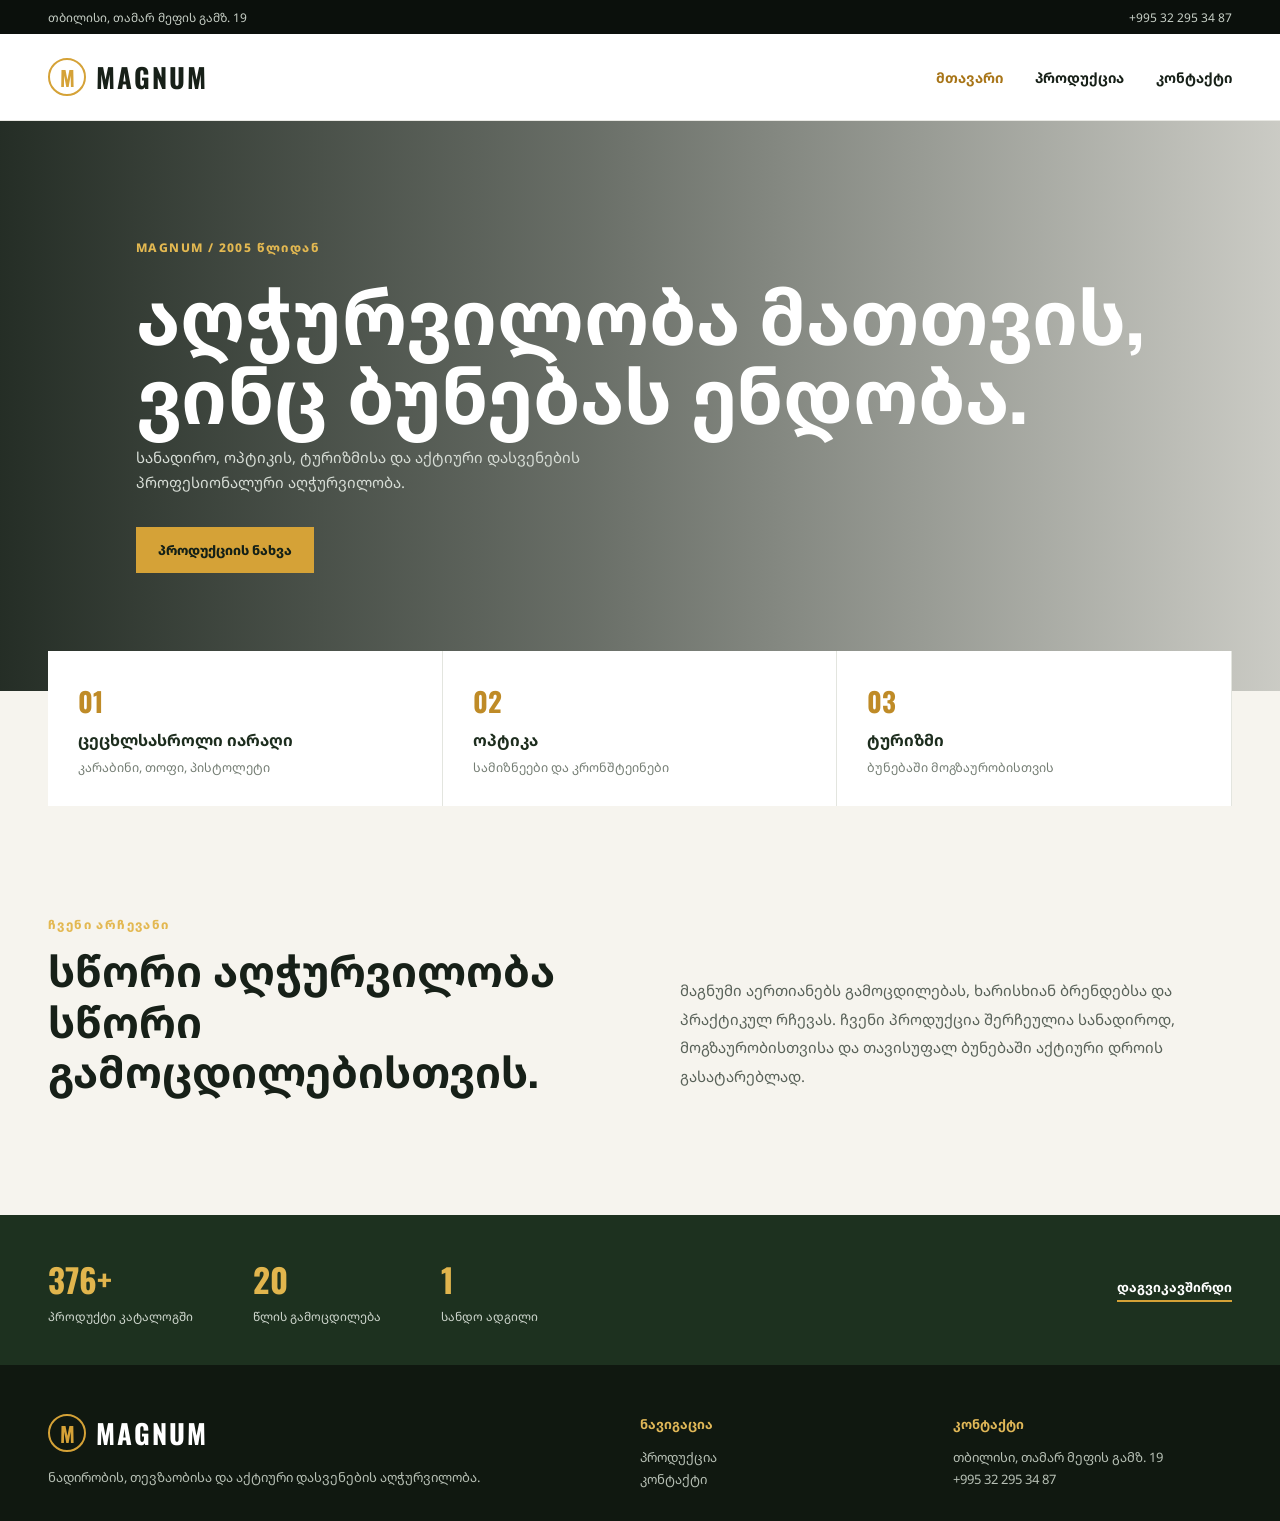
==== index.html @ 0d2e7289 "Build Magnum catalog storefront" ====
<!doctype html><html lang="ka"><head><meta charset="utf-8"><meta name="viewport" content="width=device-width,initial-scale=1"><title>MAGNUM — მთავარი</title><link rel="preconnect" href="https://fonts.googleapis.com"><link rel="preconnect" href="https://fonts.gstatic.com" crossorigin><link href="https://fonts.googleapis.com/css2?family=Noto+Sans+Georgian:wght@400;500;600;700;800&family=Oswald:wght@500;600;700&display=swap" rel="stylesheet"><link rel="stylesheet" href="styles.css"><link rel="stylesheet" href="pages.css"></head><body><header class="site-header"><div class="topline"><div class="frame"><span>თბილისი, თამარ მეფის გამზ. 19</span><a href="tel:+995322953487">+995 32 295 34 87</a></div></div><div class="frame masthead"><a class="logo" href="index.html"><span class="logo-mark">M</span><span>MAGNUM</span></a><nav><a class="active" href="index.html">მთავარი</a><a href="products.html">პროდუქცია</a><a href="contact.html">კონტაქტი</a></nav></div></header><main><section class="home-hero"><div class="frame"><p class="eyebrow">MAGNUM / 2005 წლიდან</p><h1>აღჭურვილობა მათთვის,<br>ვინც ბუნებას ენდობა.</h1><p>სანადირო, ოპტიკის, ტურიზმისა და აქტიური დასვენების პროფესიონალური აღჭურვილობა.</p><a class="gold-button" href="products.html">პროდუქციის ნახვა</a></div></section><section class="frame home-categories"><a href="products.html"><span>01</span><b>ცეცხლსასროლი იარაღი</b><small>კარაბინი, თოფი, პისტოლეტი</small></a><a href="products.html"><span>02</span><b>ოპტიკა</b><small>სამიზნეები და კრონშტეინები</small></a><a href="products.html"><span>03</span><b>ტურიზმი</b><small>ბუნებაში მოგზაურობისთვის</small></a></section><section class="frame home-intro"><div><p class="eyebrow">ჩვენი არჩევანი</p><h2>სწორი აღჭურვილობა<br>სწორი გამოცდილებისთვის.</h2></div><p>მაგნუმი აერთიანებს გამოცდილებას, ხარისხიან ბრენდებსა და პრაქტიკულ რჩევას. ჩვენი პროდუქცია შერჩეულია სანადიროდ, მოგზაურობისთვისა და თავისუფალ ბუნებაში აქტიური დროის გასატარებლად.</p></section><section class="home-strip"><div class="frame"><div><b>376+</b><span>პროდუქტი კატალოგში</span></div><div><b>20</b><span>წლის გამოცდილება</span></div><div><b>1</b><span>სანდო ადგილი</span></div><a href="contact.html">დაგვიკავშირდი</a></div></section></main><footer><div class="frame footer-grid"><div><a class="logo" href="index.html"><span class="logo-mark">M</span><span>MAGNUM</span></a><p>ნადირობის, თევზაობისა და აქტიური დასვენების აღჭურვილობა.</p></div><div><b>ნავიგაცია</b><p><a href="products.html">პროდუქცია</a><br><a href="contact.html">კონტაქტი</a></p></div><div><b>კონტაქტი</b><p>თბილისი, თამარ მეფის გამზ. 19<br>+995 32 295 34 87</p></div></div></footer></body></html>
---- styles.css ----
:root{--forest:#142017;--moss:#263c28;--paper:#f6f4ee;--gold:#d5a237;--ink:#172018;--muted:#697267;--line:#dddcd5;--white:#fff}*{box-sizing:border-box}html{scroll-behavior:smooth}body{margin:0;background:var(--paper);color:var(--ink);font-family:'Noto Sans Georgian',Arial,sans-serif;font-size:15px}.frame{max-width:1240px;padding:0 28px;margin:auto}.topline{background:#0b100c;color:#c6cec5;font-size:12px}.topline .frame{height:34px;display:flex;justify-content:space-between;align-items:center}.topline a,footer a{color:inherit;text-decoration:none}.site-header{background:#fff;position:sticky;top:0;z-index:10;border-bottom:1px solid #e8e8e3}.masthead{height:86px;display:flex;align-items:center}.logo{display:inline-flex;align-items:center;gap:10px;text-decoration:none;color:inherit;font:700 27px Oswald,sans-serif;letter-spacing:2px}.logo-mark{display:grid;place-items:center;width:38px;height:38px;border:2px solid var(--gold);border-radius:50%;font:700 21px Oswald;color:var(--gold);letter-spacing:0}.masthead nav{display:flex;margin-left:auto;gap:32px}.masthead nav a{font-size:14px;font-weight:700;color:var(--ink);text-decoration:none}.masthead nav a.active,.masthead nav a:hover{color:#a87518}.menu-button{display:none;margin-left:auto;background:transparent;border:0;font-size:25px}.catalog-hero{background:linear-gradient(120deg,#142017,#2b452d);color:white;padding:65px 0 62px}.eyebrow{margin:0;color:#e3b851;font-size:12px;font-weight:800;letter-spacing:1.4px}.catalog-hero h1{font:700 clamp(42px,6vw,68px)/1 Oswald,'Noto Sans Georgian';letter-spacing:.2px;margin:13px 0}.catalog-hero p:last-child{margin:0;color:#d1dad1}.catalog{display:grid;grid-template-columns:260px 1fr;gap:34px;padding-top:42px;padding-bottom:80px}.filters{align-self:start;background:#fff;border:1px solid #e5e4de;padding:20px}.filter-head{display:flex;justify-content:space-between;align-items:center}.filter-head b{font-size:17px}.filter-head button{border:0;background:none;color:#967027;text-decoration:underline;font-size:12px;cursor:pointer}.search{display:flex;align-items:center;border-bottom:1px solid var(--line);margin:23px 0 18px;padding-bottom:10px;color:#556257}.search input{width:100%;margin-left:8px;border:0;outline:0;font:inherit}.filter-group{padding:16px 0;border-top:1px solid var(--line)}.filter-group p{font-size:13px;font-weight:800;margin:0 0 12px}.choice{display:flex;align-items:center;gap:9px;margin:10px 0;cursor:pointer;color:#465045;font-size:13px}.choice input{accent-color:var(--moss)}.choice span:last-child{margin-left:auto;color:#8b9289;font-size:11px}.price-row{display:flex;align-items:center;gap:7px}.price-row input{min-width:0;width:100%;border:1px solid var(--line);padding:9px;font:inherit;font-size:12px}.catalog-toolbar{display:flex;justify-content:space-between;align-items:center;margin-bottom:20px}.catalog-toolbar p{margin:0;color:var(--muted);font-size:13px}.catalog-toolbar label{font-size:13px;font-weight:700}.catalog-toolbar select{margin-left:7px;padding:8px;border:1px solid var(--line);background:white;font:inherit;font-size:13px}.grid{display:grid;grid-template-columns:repeat(3,minmax(0,1fr));gap:18px}.card{background:#fff;border:1px solid #e4e3de;display:flex;flex-direction:column;min-width:0;transition:box-shadow .2s,transform .2s}.card:hover{box-shadow:0 14px 30px #18231716;transform:translateY(-3px)}.image-button{height:218px;padding:0;border:0;background:#f1f0eb;cursor:pointer;position:relative;overflow:hidden}.image-button img{width:100%;height:100%;object-fit:contain;mix-blend-mode:multiply;transition:transform .3s}.card:hover img{transform:scale(1.05)}.view{opacity:0;position:absolute;inset:auto 12px 12px;background:#172018e8;color:white;padding:9px;font-size:12px;font-weight:700;transition:opacity .2s}.card:hover .view{opacity:1}.card-content{padding:16px;display:flex;flex-direction:column;flex:1}.category{text-transform:uppercase;letter-spacing:.4px;color:#9a7020;font-size:10px;font-weight:800;margin:0 0 7px}.card h2{font-size:14px;line-height:1.45;margin:0 0 14px;min-height:61px}.price{margin:0;font:700 21px Oswald,'Noto Sans Georgian';color:#263d28}.details{margin-top:15px;border:1px solid #b9c0b7;background:white;padding:10px;color:#1b2c1e;font:700 12px 'Noto Sans Georgian';cursor:pointer}.details:hover{background:var(--moss);color:white}.empty{padding:70px 10px;text-align:center;display:grid;gap:8px;color:#596259}.empty b{font-size:20px;color:var(--ink)}.pagination{display:flex;justify-content:center;gap:5px;margin-top:36px}.pagination button{border:1px solid #d6d7d1;background:white;min-width:36px;height:36px;cursor:pointer}.pagination button.active{background:var(--moss);border-color:var(--moss);color:white}.pagination button:disabled{opacity:.35;cursor:default}footer{background:#101810;color:#c8d0c7;padding:48px 0 18px}.footer-grid{display:grid;grid-template-columns:2fr 1fr 1fr;gap:34px}.footer-grid .logo{color:#fff}.footer-grid b{color:#e0b757;font-size:13px}.footer-grid p{font-size:13px;line-height:1.7;color:#b7c0b5}.legal{border-top:1px solid #29352a;margin-top:30px;padding-top:17px;color:#819082;font-size:11px}dialog{width:min(790px,calc(100% - 30px));border:0;padding:0;background:white;box-shadow:0 30px 70px #0008}dialog::backdrop{background:#081008bf}.close{position:absolute;right:10px;top:8px;z-index:2;border:0;background:#fff;border-radius:50%;width:34px;height:34px;font-size:27px;line-height:1;cursor:pointer}.dialog-grid{display:grid;grid-template-columns:1fr 1fr}.dialog-grid figure{margin:0;background:#f0f0eb;min-height:380px;display:grid;place-items:center}.dialog-grid img{max-width:100%;max-height:440px;object-fit:contain;mix-blend-mode:multiply}.dialog-copy{padding:45px 35px}.dialog-copy h2{font-size:24px;line-height:1.35;margin:10px 0 24px}.dialog-copy .price{font-size:28px}.dialog-copy .source{font-size:12px;color:var(--muted);line-height:1.7;margin-top:28px}.contact-btn{display:inline-block;margin-top:21px;background:var(--gold);color:#172018;text-decoration:none;padding:12px 16px;font-size:13px;font-weight:800}@media(max-width:920px){.grid{grid-template-columns:repeat(2,minmax(0,1fr))}.catalog{grid-template-columns:215px 1fr;gap:22px}.masthead nav{gap:20px}}@media(max-width:680px){.frame{padding:0 18px}.topline span{display:none}.topline .frame{justify-content:flex-end}.masthead{height:70px}.masthead nav{display:none}.menu-button{display:block}.catalog-hero{padding:43px 0}.catalog{display:block;padding-top:24px}.filters{margin-bottom:22px}.grid{grid-template-columns:repeat(2,minmax(0,1fr));gap:10px}.image-button{height:150px}.card-content{padding:12px}.card h2{font-size:12px;min-height:68px}.details{padding:8px;font-size:11px}.catalog-toolbar{align-items:flex-start;gap:10px}.catalog-toolbar label{display:grid;gap:4px}.catalog-toolbar select{margin-left:0}.footer-grid,.dialog-grid{grid-template-columns:1fr}.footer-grid{gap:15px}.dialog-grid figure{min-height:260px}.dialog-copy{padding:28px 22px}}@media(max-width:370px){.grid{grid-template-columns:1fr}.image-button{height:225px}}
---- pages.css ----
.home-hero{min-height:570px;display:flex;align-items:center;color:#fff;background:linear-gradient(90deg,#101a12e8 0%,#101a129c 46%,#101a1230),url('https://images.unsplash.com/photo-1521525927992-d12d2a596eca?auto=format&fit=crop&w=1800&q=85') center/cover}.home-hero h1,.contact-heading h1{font:700 clamp(45px,6vw,76px)/1.03 Oswald,'Noto Sans Georgian';margin:16px 0}.home-hero p:not(.eyebrow){max-width:520px;line-height:1.7;color:#d7ddd6}.gold-button{display:inline-block;background:#d5a237;color:#142017;padding:14px 22px;text-decoration:none;font-weight:800;font-size:13px;margin-top:16px}.home-categories{display:grid;grid-template-columns:repeat(3,1fr);margin-top:-40px;position:relative}.home-categories a{display:grid;gap:8px;padding:30px;background:#fff;color:#1d2d1e;text-decoration:none;border-right:1px solid #e3e5df}.home-categories span,.contact-grid span{font:700 27px Oswald;color:#bf8b27}.home-categories b{font-size:16px}.home-categories small{color:#747d73}.home-intro{padding:110px 28px;display:grid;grid-template-columns:1fr 1fr;gap:80px}.home-intro h2,.contact-call h2{font:700 43px/1.18 Oswald,'Noto Sans Georgian';margin:10px 0}.home-intro>p{align-self:end;line-height:1.9;color:#586158}.home-strip{background:#1d311f;color:#fff}.home-strip .frame{min-height:150px;display:flex;align-items:center;gap:60px}.home-strip div{display:grid;gap:4px}.home-strip b{font:700 33px Oswald;color:#e1b54d}.home-strip span{font-size:12px;color:#d0d8cf}.home-strip a{margin-left:auto;color:#fff;text-decoration:none;border-bottom:2px solid #d5a237;padding-bottom:4px;font-weight:700;font-size:13px}.contact-main{min-height:calc(100vh - 120px)}.contact-heading{padding:74px 28px 48px;background:#f6f4ee}.contact-heading p:not(.eyebrow){color:#687168}.contact-grid{display:grid;grid-template-columns:repeat(3,1fr);gap:18px;padding-bottom:72px}.contact-grid article{padding:32px;background:#fff;border-top:3px solid #d5a237}.contact-grid h2{font-size:19px;margin:12px 0}.contact-grid p{line-height:1.8;color:#546054}.contact-grid a{color:#284529;font-weight:700}.fine{font-size:12px}.contact-call{background:#e5e4dc;padding:45px;display:flex;justify-content:space-between;align-items:center}.contact-call p:not(.eyebrow){color:#596158;max-width:530px}@media(max-width:680px){.home-hero{min-height:480px}.home-categories,.home-intro,.contact-grid{grid-template-columns:1fr}.home-categories{margin-top:0}.home-intro{padding:60px 18px;gap:20px}.home-strip .frame{padding:35px 18px;display:grid;grid-template-columns:1fr 1fr;gap:24px}.home-strip a{margin:0;width:max-content}.contact-grid{padding:0 18px 42px}.contact-heading{padding:48px 18px 30px}.contact-call{margin:0 18px;padding:30px;display:block}.masthead nav{display:flex;gap:13px;font-size:12px}}
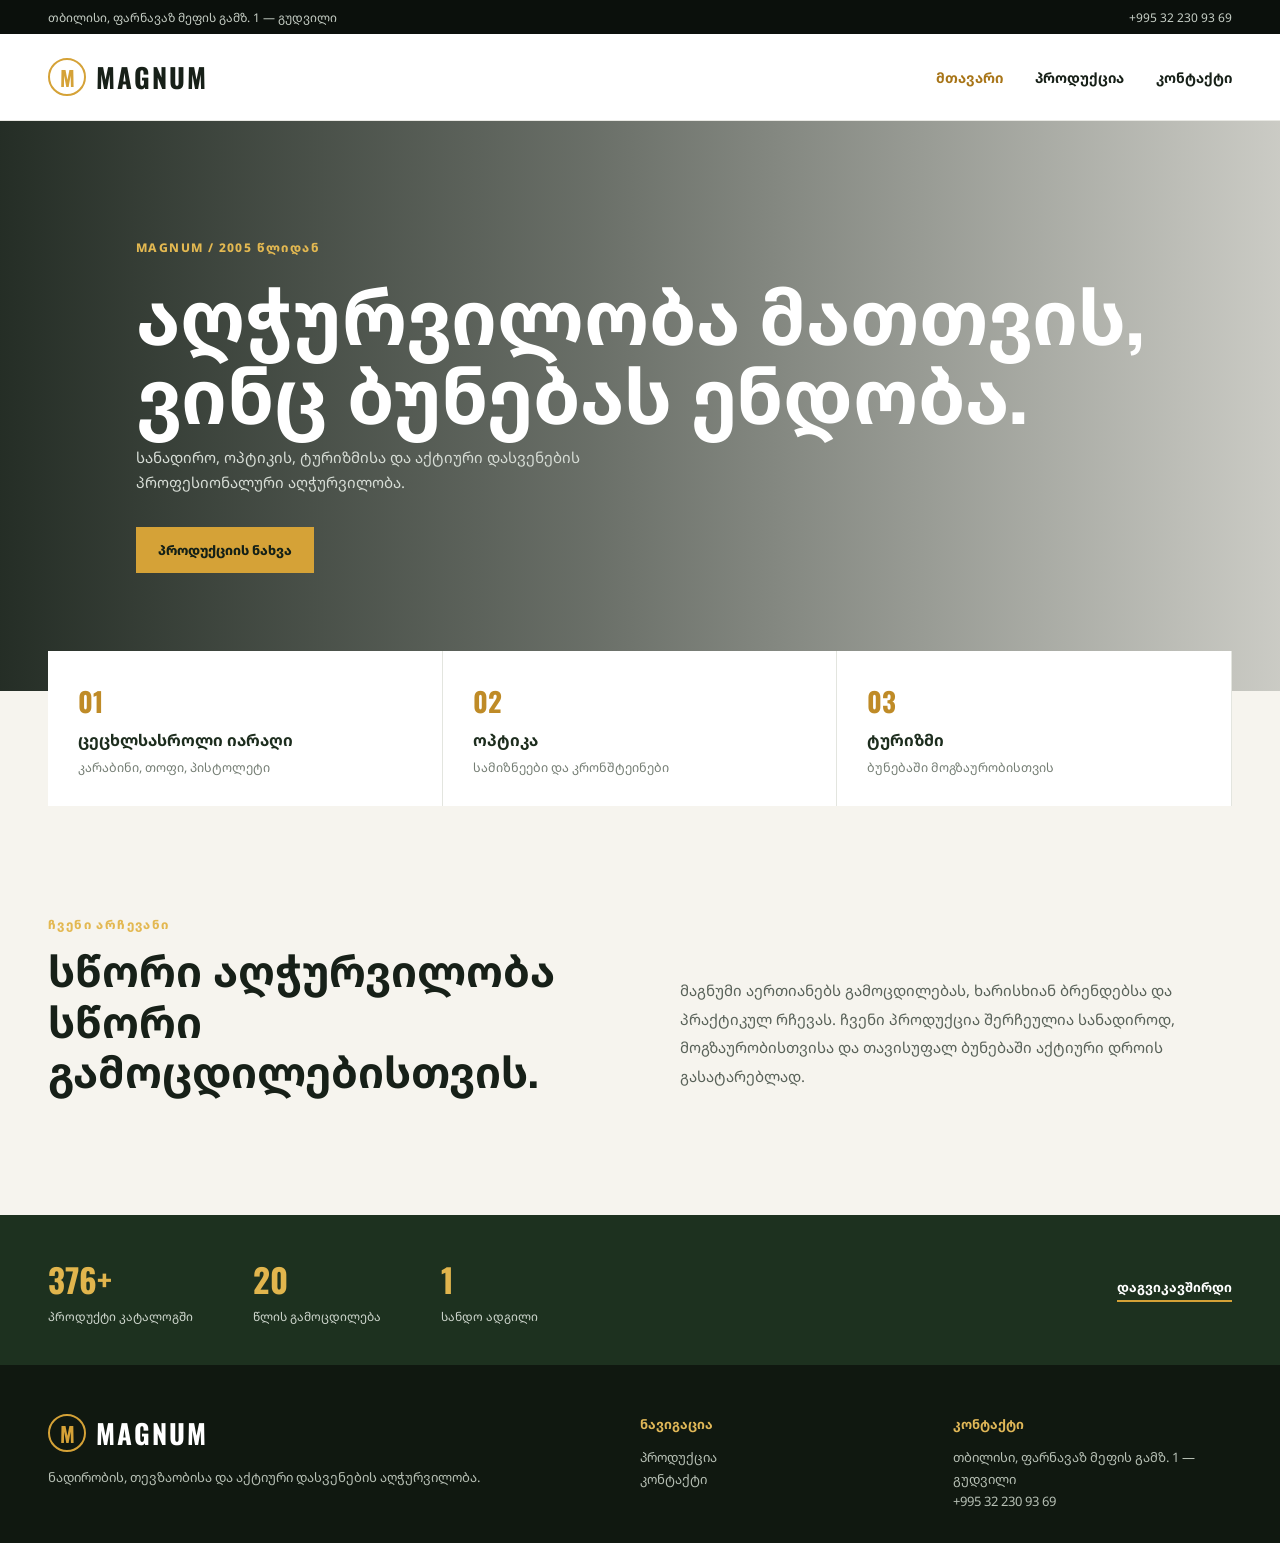
==== commit 7dbddc81: "Correct Magnum Dighomi contact details and call links" ====
--- a/index.html
+++ b/index.html
@@ -1 +1 @@
-<!doctype html><html lang="ka"><head><meta charset="utf-8"><meta name="viewport" content="width=device-width,initial-scale=1"><title>MAGNUM — მთავარი</title><link rel="preconnect" href="https://fonts.googleapis.com"><link rel="preconnect" href="https://fonts.gstatic.com" crossorigin><link href="https://fonts.googleapis.com/css2?family=Noto+Sans+Georgian:wght@400;500;600;700;800&family=Oswald:wght@500;600;700&display=swap" rel="stylesheet"><link rel="stylesheet" href="styles.css"><link rel="stylesheet" href="pages.css"></head><body><header class="site-header"><div class="topline"><div class="frame"><span>თბილისი, თამარ მეფის გამზ. 19</span><a href="tel:+995322953487">+995 32 295 34 87</a></div></div><div class="frame masthead"><a class="logo" href="index.html"><span class="logo-mark">M</span><span>MAGNUM</span></a><nav><a class="active" href="index.html">მთავარი</a><a href="products.html">პროდუქცია</a><a href="contact.html">კონტაქტი</a></nav></div></header><main><section class="home-hero"><div class="frame"><p class="eyebrow">MAGNUM / 2005 წლიდან</p><h1>აღჭურვილობა მათთვის,<br>ვინც ბუნებას ენდობა.</h1><p>სანადირო, ოპტიკის, ტურიზმისა და აქტიური დასვენების პროფესიონალური აღჭურვილობა.</p><a class="gold-button" href="products.html">პროდუქციის ნახვა</a></div></section><section class="frame home-categories"><a href="products.html"><span>01</span><b>ცეცხლსასროლი იარაღი</b><small>კარაბინი, თოფი, პისტოლეტი</small></a><a href="products.html"><span>02</span><b>ოპტიკა</b><small>სამიზნეები და კრონშტეინები</small></a><a href="products.html"><span>03</span><b>ტურიზმი</b><small>ბუნებაში მოგზაურობისთვის</small></a></section><section class="frame home-intro"><div><p class="eyebrow">ჩვენი არჩევანი</p><h2>სწორი აღჭურვილობა<br>სწორი გამოცდილებისთვის.</h2></div><p>მაგნუმი აერთიანებს გამოცდილებას, ხარისხიან ბრენდებსა და პრაქტიკულ რჩევას. ჩვენი პროდუქცია შერჩეულია სანადიროდ, მოგზაურობისთვისა და თავისუფალ ბუნებაში აქტიური დროის გასატარებლად.</p></section><section class="home-strip"><div class="frame"><div><b>376+</b><span>პროდუქტი კატალოგში</span></div><div><b>20</b><span>წლის გამოცდილება</span></div><div><b>1</b><span>სანდო ადგილი</span></div><a href="contact.html">დაგვიკავშირდი</a></div></section></main><footer><div class="frame footer-grid"><div><a class="logo" href="index.html"><span class="logo-mark">M</span><span>MAGNUM</span></a><p>ნადირობის, თევზაობისა და აქტიური დასვენების აღჭურვილობა.</p></div><div><b>ნავიგაცია</b><p><a href="products.html">პროდუქცია</a><br><a href="contact.html">კონტაქტი</a></p></div><div><b>კონტაქტი</b><p>თბილისი, თამარ მეფის გამზ. 19<br>+995 32 295 34 87</p></div></div></footer></body></html>
+<!doctype html><html lang="ka"><head><meta charset="utf-8"><meta name="viewport" content="width=device-width,initial-scale=1"><title>MAGNUM — მთავარი</title><link rel="preconnect" href="https://fonts.googleapis.com"><link rel="preconnect" href="https://fonts.gstatic.com" crossorigin><link href="https://fonts.googleapis.com/css2?family=Noto+Sans+Georgian:wght@400;500;600;700;800&family=Oswald:wght@500;600;700&display=swap" rel="stylesheet"><link rel="stylesheet" href="styles.css"><link rel="stylesheet" href="pages.css"></head><body><header class="site-header"><div class="topline"><div class="frame"><span>თბილისი, ფარნავაზ მეფის გამზ. 1 — გუდვილი</span><a href="tel:+995322309369">+995 32 230 93 69</a></div></div><div class="frame masthead"><a class="logo" href="index.html"><span class="logo-mark">M</span><span>MAGNUM</span></a><nav><a class="active" href="index.html">მთავარი</a><a href="products.html">პროდუქცია</a><a href="contact.html">კონტაქტი</a></nav></div></header><main><section class="home-hero"><div class="frame"><p class="eyebrow">MAGNUM / 2005 წლიდან</p><h1>აღჭურვილობა მათთვის,<br>ვინც ბუნებას ენდობა.</h1><p>სანადირო, ოპტიკის, ტურიზმისა და აქტიური დასვენების პროფესიონალური აღჭურვილობა.</p><a class="gold-button" href="products.html">პროდუქციის ნახვა</a></div></section><section class="frame home-categories"><a href="products.html?category=ცეცხლსასროლი იარაღი"><span>01</span><b>ცეცხლსასროლი იარაღი</b><small>კარაბინი, თოფი, პისტოლეტი</small></a><a href="products.html?category=ოპტიკა"><span>02</span><b>ოპტიკა</b><small>სამიზნეები და კრონშტეინები</small></a><a href="products.html?category=ტურიზმი"><span>03</span><b>ტურიზმი</b><small>ბუნებაში მოგზაურობისთვის</small></a></section><section class="frame home-intro"><div><p class="eyebrow">ჩვენი არჩევანი</p><h2>სწორი აღჭურვილობა<br>სწორი გამოცდილებისთვის.</h2></div><p>მაგნუმი აერთიანებს გამოცდილებას, ხარისხიან ბრენდებსა და პრაქტიკულ რჩევას. ჩვენი პროდუქცია შერჩეულია სანადიროდ, მოგზაურობისთვისა და თავისუფალ ბუნებაში აქტიური დროის გასატარებლად.</p></section><section class="home-strip"><div class="frame"><div><b>376+</b><span>პროდუქტი კატალოგში</span></div><div><b>20</b><span>წლის გამოცდილება</span></div><div><b>1</b><span>სანდო ადგილი</span></div><a href="contact.html">დაგვიკავშირდი</a></div></section></main><footer><div class="frame footer-grid"><div><a class="logo" href="index.html"><span class="logo-mark">M</span><span>MAGNUM</span></a><p>ნადირობის, თევზაობისა და აქტიური დასვენების აღჭურვილობა.</p></div><div><b>ნავიგაცია</b><p><a href="products.html">პროდუქცია</a><br><a href="contact.html">კონტაქტი</a></p></div><div><b>კონტაქტი</b><p>თბილისი, ფარნავაზ მეფის გამზ. 1 — გუდვილი<br>+995 32 230 93 69</p></div></div></footer></body></html>
--- a/styles.css
+++ b/styles.css
@@ -1 +1,4 @@
 :root{--forest:#142017;--moss:#263c28;--paper:#f6f4ee;--gold:#d5a237;--ink:#172018;--muted:#697267;--line:#dddcd5;--white:#fff}*{box-sizing:border-box}html{scroll-behavior:smooth}body{margin:0;background:var(--paper);color:var(--ink);font-family:'Noto Sans Georgian',Arial,sans-serif;font-size:15px}.frame{max-width:1240px;padding:0 28px;margin:auto}.topline{background:#0b100c;color:#c6cec5;font-size:12px}.topline .frame{height:34px;display:flex;justify-content:space-between;align-items:center}.topline a,footer a{color:inherit;text-decoration:none}.site-header{background:#fff;position:sticky;top:0;z-index:10;border-bottom:1px solid #e8e8e3}.masthead{height:86px;display:flex;align-items:center}.logo{display:inline-flex;align-items:center;gap:10px;text-decoration:none;color:inherit;font:700 27px Oswald,sans-serif;letter-spacing:2px}.logo-mark{display:grid;place-items:center;width:38px;height:38px;border:2px solid var(--gold);border-radius:50%;font:700 21px Oswald;color:var(--gold);letter-spacing:0}.masthead nav{display:flex;margin-left:auto;gap:32px}.masthead nav a{font-size:14px;font-weight:700;color:var(--ink);text-decoration:none}.masthead nav a.active,.masthead nav a:hover{color:#a87518}.menu-button{display:none;margin-left:auto;background:transparent;border:0;font-size:25px}.catalog-hero{background:linear-gradient(120deg,#142017,#2b452d);color:white;padding:65px 0 62px}.eyebrow{margin:0;color:#e3b851;font-size:12px;font-weight:800;letter-spacing:1.4px}.catalog-hero h1{font:700 clamp(42px,6vw,68px)/1 Oswald,'Noto Sans Georgian';letter-spacing:.2px;margin:13px 0}.catalog-hero p:last-child{margin:0;color:#d1dad1}.catalog{display:grid;grid-template-columns:260px 1fr;gap:34px;padding-top:42px;padding-bottom:80px}.filters{align-self:start;background:#fff;border:1px solid #e5e4de;padding:20px}.filter-head{display:flex;justify-content:space-between;align-items:center}.filter-head b{font-size:17px}.filter-head button{border:0;background:none;color:#967027;text-decoration:underline;font-size:12px;cursor:pointer}.search{display:flex;align-items:center;border-bottom:1px solid var(--line);margin:23px 0 18px;padding-bottom:10px;color:#556257}.search input{width:100%;margin-left:8px;border:0;outline:0;font:inherit}.filter-group{padding:16px 0;border-top:1px solid var(--line)}.filter-group p{font-size:13px;font-weight:800;margin:0 0 12px}.choice{display:flex;align-items:center;gap:9px;margin:10px 0;cursor:pointer;color:#465045;font-size:13px}.choice input{accent-color:var(--moss)}.choice span:last-child{margin-left:auto;color:#8b9289;font-size:11px}.price-row{display:flex;align-items:center;gap:7px}.price-row input{min-width:0;width:100%;border:1px solid var(--line);padding:9px;font:inherit;font-size:12px}.catalog-toolbar{display:flex;justify-content:space-between;align-items:center;margin-bottom:20px}.catalog-toolbar p{margin:0;color:var(--muted);font-size:13px}.catalog-toolbar label{font-size:13px;font-weight:700}.catalog-toolbar select{margin-left:7px;padding:8px;border:1px solid var(--line);background:white;font:inherit;font-size:13px}.grid{display:grid;grid-template-columns:repeat(3,minmax(0,1fr));gap:18px}.card{background:#fff;border:1px solid #e4e3de;display:flex;flex-direction:column;min-width:0;transition:box-shadow .2s,transform .2s}.card:hover{box-shadow:0 14px 30px #18231716;transform:translateY(-3px)}.image-button{height:218px;padding:0;border:0;background:#f1f0eb;cursor:pointer;position:relative;overflow:hidden}.image-button img{width:100%;height:100%;object-fit:contain;mix-blend-mode:multiply;transition:transform .3s}.card:hover img{transform:scale(1.05)}.view{opacity:0;position:absolute;inset:auto 12px 12px;background:#172018e8;color:white;padding:9px;font-size:12px;font-weight:700;transition:opacity .2s}.card:hover .view{opacity:1}.card-content{padding:16px;display:flex;flex-direction:column;flex:1}.category{text-transform:uppercase;letter-spacing:.4px;color:#9a7020;font-size:10px;font-weight:800;margin:0 0 7px}.card h2{font-size:14px;line-height:1.45;margin:0 0 14px;min-height:61px}.price{margin:0;font:700 21px Oswald,'Noto Sans Georgian';color:#263d28}.details{margin-top:15px;border:1px solid #b9c0b7;background:white;padding:10px;color:#1b2c1e;font:700 12px 'Noto Sans Georgian';cursor:pointer}.details:hover{background:var(--moss);color:white}.empty{padding:70px 10px;text-align:center;display:grid;gap:8px;color:#596259}.empty b{font-size:20px;color:var(--ink)}.pagination{display:flex;justify-content:center;gap:5px;margin-top:36px}.pagination button{border:1px solid #d6d7d1;background:white;min-width:36px;height:36px;cursor:pointer}.pagination button.active{background:var(--moss);border-color:var(--moss);color:white}.pagination button:disabled{opacity:.35;cursor:default}footer{background:#101810;color:#c8d0c7;padding:48px 0 18px}.footer-grid{display:grid;grid-template-columns:2fr 1fr 1fr;gap:34px}.footer-grid .logo{color:#fff}.footer-grid b{color:#e0b757;font-size:13px}.footer-grid p{font-size:13px;line-height:1.7;color:#b7c0b5}.legal{border-top:1px solid #29352a;margin-top:30px;padding-top:17px;color:#819082;font-size:11px}dialog{width:min(790px,calc(100% - 30px));border:0;padding:0;background:white;box-shadow:0 30px 70px #0008}dialog::backdrop{background:#081008bf}.close{position:absolute;right:10px;top:8px;z-index:2;border:0;background:#fff;border-radius:50%;width:34px;height:34px;font-size:27px;line-height:1;cursor:pointer}.dialog-grid{display:grid;grid-template-columns:1fr 1fr}.dialog-grid figure{margin:0;background:#f0f0eb;min-height:380px;display:grid;place-items:center}.dialog-grid img{max-width:100%;max-height:440px;object-fit:contain;mix-blend-mode:multiply}.dialog-copy{padding:45px 35px}.dialog-copy h2{font-size:24px;line-height:1.35;margin:10px 0 24px}.dialog-copy .price{font-size:28px}.dialog-copy .source{font-size:12px;color:var(--muted);line-height:1.7;margin-top:28px}.contact-btn{display:inline-block;margin-top:21px;background:var(--gold);color:#172018;text-decoration:none;padding:12px 16px;font-size:13px;font-weight:800}@media(max-width:920px){.grid{grid-template-columns:repeat(2,minmax(0,1fr))}.catalog{grid-template-columns:215px 1fr;gap:22px}.masthead nav{gap:20px}}@media(max-width:680px){.frame{padding:0 18px}.topline span{display:none}.topline .frame{justify-content:flex-end}.masthead{height:70px}.masthead nav{display:none}.menu-button{display:block}.catalog-hero{padding:43px 0}.catalog{display:block;padding-top:24px}.filters{margin-bottom:22px}.grid{grid-template-columns:repeat(2,minmax(0,1fr));gap:10px}.image-button{height:150px}.card-content{padding:12px}.card h2{font-size:12px;min-height:68px}.details{padding:8px;font-size:11px}.catalog-toolbar{align-items:flex-start;gap:10px}.catalog-toolbar label{display:grid;gap:4px}.catalog-toolbar select{margin-left:0}.footer-grid,.dialog-grid{grid-template-columns:1fr}.footer-grid{gap:15px}.dialog-grid figure{min-height:260px}.dialog-copy{padding:28px 22px}}@media(max-width:370px){.grid{grid-template-columns:1fr}.image-button{height:225px}}
+ .catalog-error{padding:24px;border:1px solid #cdb98f;background:#fffaf0;line-height:1.7}.catalog-error[hidden]{display:none}.catalog-error button{padding:10px 18px;background:#263c28;color:#fff;border:0;font:inherit;cursor:pointer}
+[hidden]{display:none!important}
+@media(max-width:680px){.masthead{height:auto;min-height:80px;flex-wrap:wrap;gap:12px;padding-top:14px;padding-bottom:14px}.masthead nav{display:flex;gap:18px;flex-wrap:wrap;margin-left:auto}.masthead nav a{font-size:12px}.menu-button{display:none}}
--- a/pages.css
+++ b/pages.css
@@ -1 +1,3 @@
 .home-hero{min-height:570px;display:flex;align-items:center;color:#fff;background:linear-gradient(90deg,#101a12e8 0%,#101a129c 46%,#101a1230),url('https://images.unsplash.com/photo-1521525927992-d12d2a596eca?auto=format&fit=crop&w=1800&q=85') center/cover}.home-hero h1,.contact-heading h1{font:700 clamp(45px,6vw,76px)/1.03 Oswald,'Noto Sans Georgian';margin:16px 0}.home-hero p:not(.eyebrow){max-width:520px;line-height:1.7;color:#d7ddd6}.gold-button{display:inline-block;background:#d5a237;color:#142017;padding:14px 22px;text-decoration:none;font-weight:800;font-size:13px;margin-top:16px}.home-categories{display:grid;grid-template-columns:repeat(3,1fr);margin-top:-40px;position:relative}.home-categories a{display:grid;gap:8px;padding:30px;background:#fff;color:#1d2d1e;text-decoration:none;border-right:1px solid #e3e5df}.home-categories span,.contact-grid span{font:700 27px Oswald;color:#bf8b27}.home-categories b{font-size:16px}.home-categories small{color:#747d73}.home-intro{padding:110px 28px;display:grid;grid-template-columns:1fr 1fr;gap:80px}.home-intro h2,.contact-call h2{font:700 43px/1.18 Oswald,'Noto Sans Georgian';margin:10px 0}.home-intro>p{align-self:end;line-height:1.9;color:#586158}.home-strip{background:#1d311f;color:#fff}.home-strip .frame{min-height:150px;display:flex;align-items:center;gap:60px}.home-strip div{display:grid;gap:4px}.home-strip b{font:700 33px Oswald;color:#e1b54d}.home-strip span{font-size:12px;color:#d0d8cf}.home-strip a{margin-left:auto;color:#fff;text-decoration:none;border-bottom:2px solid #d5a237;padding-bottom:4px;font-weight:700;font-size:13px}.contact-main{min-height:calc(100vh - 120px)}.contact-heading{padding:74px 28px 48px;background:#f6f4ee}.contact-heading p:not(.eyebrow){color:#687168}.contact-grid{display:grid;grid-template-columns:repeat(3,1fr);gap:18px;padding-bottom:72px}.contact-grid article{padding:32px;background:#fff;border-top:3px solid #d5a237}.contact-grid h2{font-size:19px;margin:12px 0}.contact-grid p{line-height:1.8;color:#546054}.contact-grid a{color:#284529;font-weight:700}.fine{font-size:12px}.contact-call{background:#e5e4dc;padding:45px;display:flex;justify-content:space-between;align-items:center}.contact-call p:not(.eyebrow){color:#596158;max-width:530px}@media(max-width:680px){.home-hero{min-height:480px}.home-categories,.home-intro,.contact-grid{grid-template-columns:1fr}.home-categories{margin-top:0}.home-intro{padding:60px 18px;gap:20px}.home-strip .frame{padding:35px 18px;display:grid;grid-template-columns:1fr 1fr;gap:24px}.home-strip a{margin:0;width:max-content}.contact-grid{padding:0 18px 42px}.contact-heading{padding:48px 18px 30px}.contact-call{margin:0 18px;padding:30px;display:block}.masthead nav{display:flex;gap:13px;font-size:12px}}
+/* Long Georgian headings must wrap within narrow phone viewports. */
+.home-hero h1,.contact-heading h1,.home-intro h2,.contact-call h2{overflow-wrap:anywhere}
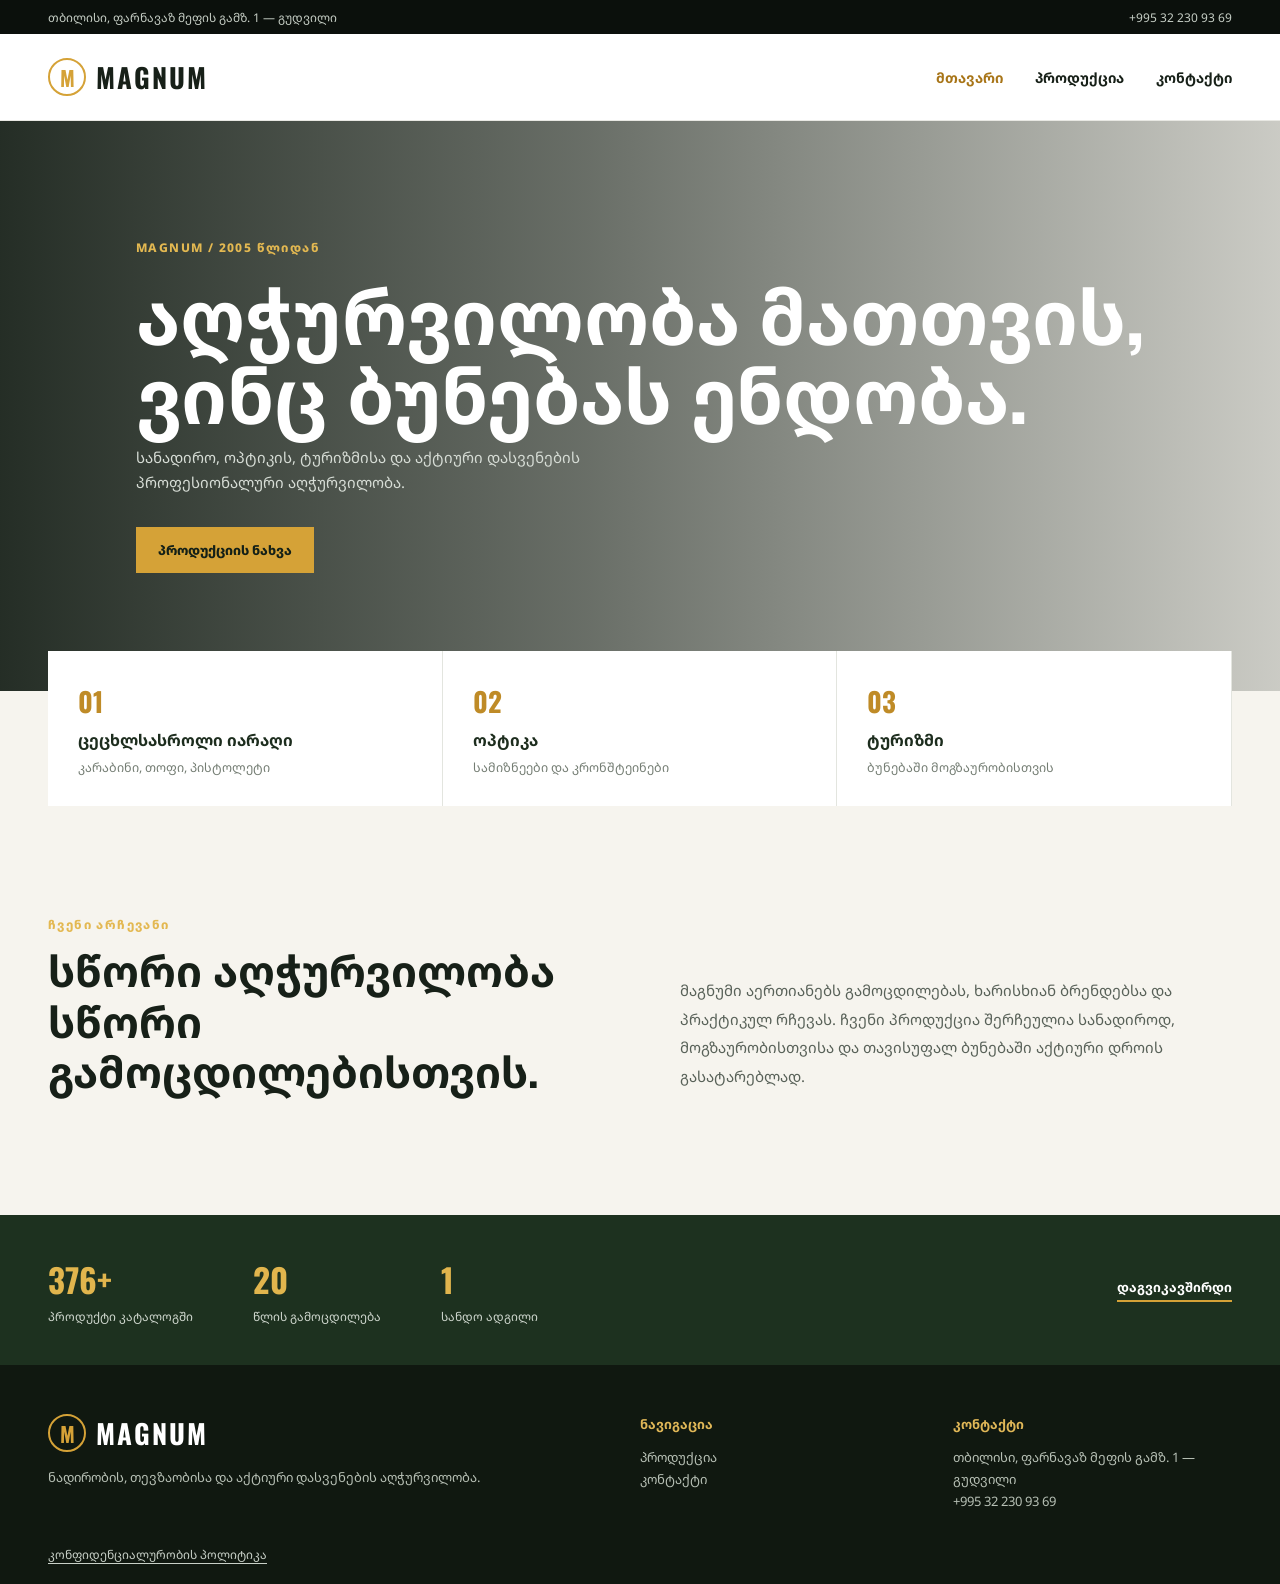
==== commit 49ddfdb7: "Add Georgian privacy notice and links across storefront and admin" ====
--- a/index.html
+++ b/index.html
@@ -1 +1 @@
-<!doctype html><html lang="ka"><head><meta charset="utf-8"><meta name="viewport" content="width=device-width,initial-scale=1"><title>MAGNUM — მთავარი</title><link rel="preconnect" href="https://fonts.googleapis.com"><link rel="preconnect" href="https://fonts.gstatic.com" crossorigin><link href="https://fonts.googleapis.com/css2?family=Noto+Sans+Georgian:wght@400;500;600;700;800&family=Oswald:wght@500;600;700&display=swap" rel="stylesheet"><link rel="stylesheet" href="styles.css"><link rel="stylesheet" href="pages.css"></head><body><header class="site-header"><div class="topline"><div class="frame"><span>თბილისი, ფარნავაზ მეფის გამზ. 1 — გუდვილი</span><a href="tel:+995322309369">+995 32 230 93 69</a></div></div><div class="frame masthead"><a class="logo" href="index.html"><span class="logo-mark">M</span><span>MAGNUM</span></a><nav><a class="active" href="index.html">მთავარი</a><a href="products.html">პროდუქცია</a><a href="contact.html">კონტაქტი</a></nav></div></header><main><section class="home-hero"><div class="frame"><p class="eyebrow">MAGNUM / 2005 წლიდან</p><h1>აღჭურვილობა მათთვის,<br>ვინც ბუნებას ენდობა.</h1><p>სანადირო, ოპტიკის, ტურიზმისა და აქტიური დასვენების პროფესიონალური აღჭურვილობა.</p><a class="gold-button" href="products.html">პროდუქციის ნახვა</a></div></section><section class="frame home-categories"><a href="products.html?category=ცეცხლსასროლი იარაღი"><span>01</span><b>ცეცხლსასროლი იარაღი</b><small>კარაბინი, თოფი, პისტოლეტი</small></a><a href="products.html?category=ოპტიკა"><span>02</span><b>ოპტიკა</b><small>სამიზნეები და კრონშტეინები</small></a><a href="products.html?category=ტურიზმი"><span>03</span><b>ტურიზმი</b><small>ბუნებაში მოგზაურობისთვის</small></a></section><section class="frame home-intro"><div><p class="eyebrow">ჩვენი არჩევანი</p><h2>სწორი აღჭურვილობა<br>სწორი გამოცდილებისთვის.</h2></div><p>მაგნუმი აერთიანებს გამოცდილებას, ხარისხიან ბრენდებსა და პრაქტიკულ რჩევას. ჩვენი პროდუქცია შერჩეულია სანადიროდ, მოგზაურობისთვისა და თავისუფალ ბუნებაში აქტიური დროის გასატარებლად.</p></section><section class="home-strip"><div class="frame"><div><b>376+</b><span>პროდუქტი კატალოგში</span></div><div><b>20</b><span>წლის გამოცდილება</span></div><div><b>1</b><span>სანდო ადგილი</span></div><a href="contact.html">დაგვიკავშირდი</a></div></section></main><footer><div class="frame footer-grid"><div><a class="logo" href="index.html"><span class="logo-mark">M</span><span>MAGNUM</span></a><p>ნადირობის, თევზაობისა და აქტიური დასვენების აღჭურვილობა.</p></div><div><b>ნავიგაცია</b><p><a href="products.html">პროდუქცია</a><br><a href="contact.html">კონტაქტი</a></p></div><div><b>კონტაქტი</b><p>თბილისი, ფარნავაზ მეფის გამზ. 1 — გუდვილი<br>+995 32 230 93 69</p></div></div></footer></body></html>
+<!doctype html><html lang="ka"><head><meta charset="utf-8"><meta name="viewport" content="width=device-width,initial-scale=1"><title>MAGNUM — მთავარი</title><link rel="preconnect" href="https://fonts.googleapis.com"><link rel="preconnect" href="https://fonts.gstatic.com" crossorigin><link href="https://fonts.googleapis.com/css2?family=Noto+Sans+Georgian:wght@400;500;600;700;800&family=Oswald:wght@500;600;700&display=swap" rel="stylesheet"><link rel="stylesheet" href="styles.css"><link rel="stylesheet" href="pages.css"></head><body><header class="site-header"><div class="topline"><div class="frame"><span>თბილისი, ფარნავაზ მეფის გამზ. 1 — გუდვილი</span><a href="tel:+995322309369">+995 32 230 93 69</a></div></div><div class="frame masthead"><a class="logo" href="index.html"><span class="logo-mark">M</span><span>MAGNUM</span></a><nav><a class="active" href="index.html">მთავარი</a><a href="products.html">პროდუქცია</a><a href="contact.html">კონტაქტი</a></nav></div></header><main><section class="home-hero"><div class="frame"><p class="eyebrow">MAGNUM / 2005 წლიდან</p><h1>აღჭურვილობა მათთვის,<br>ვინც ბუნებას ენდობა.</h1><p>სანადირო, ოპტიკის, ტურიზმისა და აქტიური დასვენების პროფესიონალური აღჭურვილობა.</p><a class="gold-button" href="products.html">პროდუქციის ნახვა</a></div></section><section class="frame home-categories"><a href="products.html?category=ცეცხლსასროლი იარაღი"><span>01</span><b>ცეცხლსასროლი იარაღი</b><small>კარაბინი, თოფი, პისტოლეტი</small></a><a href="products.html?category=ოპტიკა"><span>02</span><b>ოპტიკა</b><small>სამიზნეები და კრონშტეინები</small></a><a href="products.html?category=ტურიზმი"><span>03</span><b>ტურიზმი</b><small>ბუნებაში მოგზაურობისთვის</small></a></section><section class="frame home-intro"><div><p class="eyebrow">ჩვენი არჩევანი</p><h2>სწორი აღჭურვილობა<br>სწორი გამოცდილებისთვის.</h2></div><p>მაგნუმი აერთიანებს გამოცდილებას, ხარისხიან ბრენდებსა და პრაქტიკულ რჩევას. ჩვენი პროდუქცია შერჩეულია სანადიროდ, მოგზაურობისთვისა და თავისუფალ ბუნებაში აქტიური დროის გასატარებლად.</p></section><section class="home-strip"><div class="frame"><div><b>376+</b><span>პროდუქტი კატალოგში</span></div><div><b>20</b><span>წლის გამოცდილება</span></div><div><b>1</b><span>სანდო ადგილი</span></div><a href="contact.html">დაგვიკავშირდი</a></div></section></main><footer><div class="frame footer-grid"><div><a class="logo" href="index.html"><span class="logo-mark">M</span><span>MAGNUM</span></a><p>ნადირობის, თევზაობისა და აქტიური დასვენების აღჭურვილობა.</p></div><div><b>ნავიგაცია</b><p><a href="products.html">პროდუქცია</a><br><a href="contact.html">კონტაქტი</a></p></div><div><b>კონტაქტი</b><p>თბილისი, ფარნავაზ მეფის გამზ. 1 — გუდვილი<br>+995 32 230 93 69</p></div></div><div class="frame policy-links"><a href="privacy.html">კონფიდენციალურობის პოლიტიკა</a></div></footer></body></html>
--- a/styles.css
+++ b/styles.css
@@ -2,3 +2,4 @@
  .catalog-error{padding:24px;border:1px solid #cdb98f;background:#fffaf0;line-height:1.7}.catalog-error[hidden]{display:none}.catalog-error button{padding:10px 18px;background:#263c28;color:#fff;border:0;font:inherit;cursor:pointer}
 [hidden]{display:none!important}
 @media(max-width:680px){.masthead{height:auto;min-height:80px;flex-wrap:wrap;gap:12px;padding-top:14px;padding-bottom:14px}.masthead nav{display:flex;gap:18px;flex-wrap:wrap;margin-left:auto}.masthead nav a{font-size:12px}.menu-button{display:none}}
+.policy-links{padding-top:20px;font-size:12px;line-height:1.7}.policy-links a{text-decoration:underline;text-underline-offset:4px}.policy-links a:focus-visible{outline:2px solid #e0b757;outline-offset:5px}.policy-footer{padding:0 0 20px}
